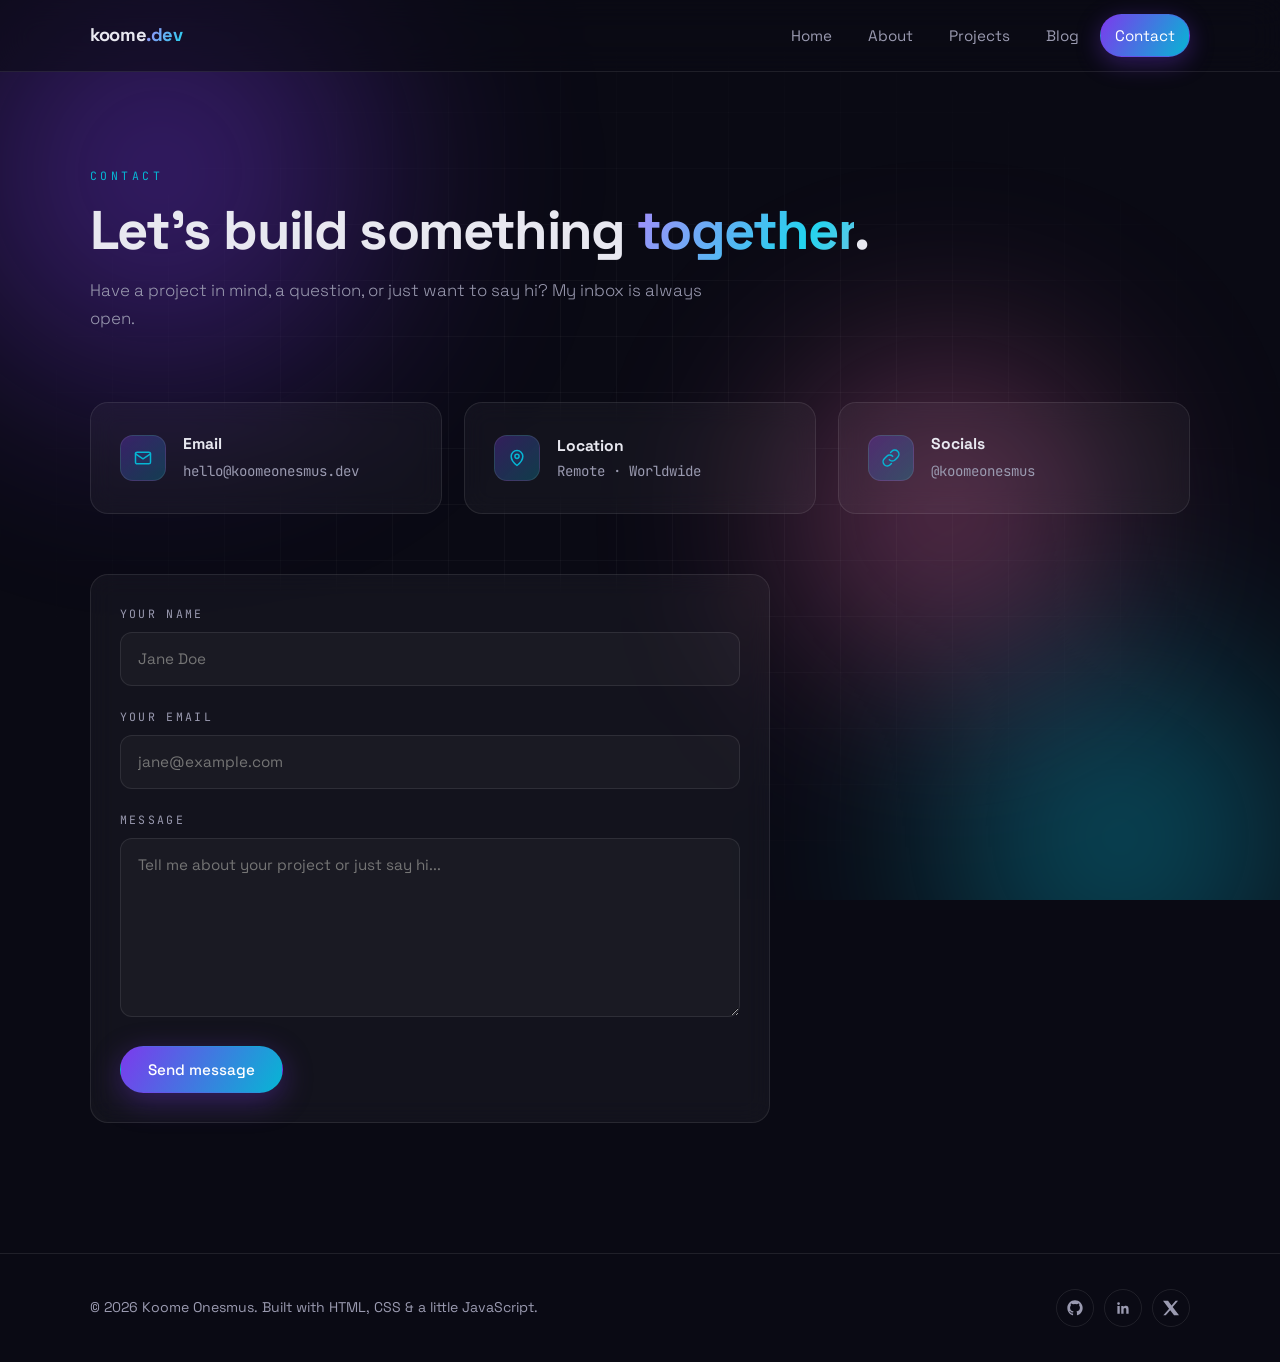
==== contact.html @ 8b4f364a "add portfolio site: home, about/cv, projects, blog, contact" ====
<!DOCTYPE html>
<html lang="en">
<head>
  <meta charset="UTF-8">
  <meta name="viewport" content="width=device-width, initial-scale=1.0">
  <title>Contact — Koome Onesmus</title>
  <meta name="description" content="Get in touch with Koome Onesmus.">
  <link rel="icon" href="data:image/svg+xml,<svg xmlns='http://www.w3.org/2000/svg' viewBox='0 0 100 100'><defs><linearGradient id='g' x1='0' y1='0' x2='1' y2='1'><stop offset='0' stop-color='%237c3aed'/><stop offset='1' stop-color='%2306b6d4'/></linearGradient></defs><rect width='100' height='100' rx='22' fill='url(%23g)'/><text x='50' y='68' font-size='52' font-family='monospace' font-weight='bold' text-anchor='middle' fill='white'>K</text></svg>">
  <link rel="preconnect" href="https://fonts.googleapis.com">
  <link rel="preconnect" href="https://fonts.gstatic.com" crossorigin>
  <link href="https://fonts.googleapis.com/css2?family=Space+Grotesk:wght@300;500;700&family=JetBrains+Mono:wght@400;700&display=swap" rel="stylesheet">
  <link rel="stylesheet" href="css/style.css">
</head>
<body>

  <div class="scroll-progress" id="scrollProgress"></div>

  <div class="bg-decor">
    <div class="blob b1"></div>
    <div class="blob b2"></div>
    <div class="blob b3"></div>
    <div class="grid-overlay"></div>
  </div>

  <header class="site-nav">
    <div class="nav-inner">
      <a href="index.html" class="logo">koome<span>.dev</span></a>
      <nav class="nav-links" id="navLinks">
        <a href="index.html">Home</a>
        <a href="about.html">About</a>
        <a href="projects.html">Projects</a>
        <a href="blog.html">Blog</a>
        <a href="contact.html" class="nav-cta">Contact</a>
      </nav>
      <button class="nav-toggle" id="navToggle" aria-label="Toggle menu">
        <span></span><span></span><span></span>
      </button>
    </div>
  </header>

  <main>

    <section class="page-hero">
      <div class="container">
        <span class="kicker">Contact</span>
        <h1>Let's build something <span class="gradient-text">together</span>.</h1>
        <p>Have a project in mind, a question, or just want to say hi? My inbox is always open.</p>
      </div>
    </section>

    <section class="section" style="padding-top: 40px;">
      <div class="container">

        <!-- EDIT: swap in your real email, location and social handles -->
        <div class="contact-grid">
          <div class="card contact-card reveal">
            <div class="icon">
              <svg viewBox="0 0 24 24" fill="none" stroke="currentColor" stroke-width="1.8" stroke-linecap="round" stroke-linejoin="round"><rect x="3" y="5" width="18" height="14" rx="2"/><path d="m3 7 9 6 9-6"/></svg>
            </div>
            <div>
              <h3>Email</h3>
              <a class="value" href="mailto:hello@koomeonesmus.dev">hello@koomeonesmus.dev</a>
            </div>
          </div>

          <div class="card contact-card reveal">
            <div class="icon">
              <svg viewBox="0 0 24 24" fill="none" stroke="currentColor" stroke-width="1.8" stroke-linecap="round" stroke-linejoin="round"><path d="M12 21s-7-5.1-7-11a7 7 0 0 1 14 0c0 5.9-7 11-7 11z"/><circle cx="12" cy="10" r="2.5"/></svg>
            </div>
            <div>
              <h3>Location</h3>
              <p class="value">Remote · Worldwide</p>
            </div>
          </div>

          <div class="card contact-card reveal">
            <div class="icon">
              <svg viewBox="0 0 24 24" fill="none" stroke="currentColor" stroke-width="1.8" stroke-linecap="round" stroke-linejoin="round"><path d="M10 14a5 5 0 0 0 7.07 0l3-3a5 5 0 0 0-7.07-7.07l-1.5 1.5"/><path d="M14 10a5 5 0 0 0-7.07 0l-3 3a5 5 0 0 0 7.07 7.07l1.5-1.5"/></svg>
            </div>
            <div>
              <h3>Socials</h3>
              <a class="value" href="#">@koomeonesmus</a>
            </div>
          </div>
        </div>

        <div class="card form-card reveal">
          <!-- EDIT: mailto opens the visitor's email app. For a real inbox, connect this form to
               https://formspree.io (free) and replace the action with your form URL. -->
          <form action="mailto:hello@koomeonesmus.dev" method="post" enctype="text/plain">
            <div class="field">
              <label for="name">Your name</label>
              <input type="text" id="name" name="name" placeholder="Jane Doe" required>
            </div>
            <div class="field">
              <label for="email">Your email</label>
              <input type="email" id="email" name="email" placeholder="jane@example.com" required>
            </div>
            <div class="field">
              <label for="message">Message</label>
              <textarea id="message" name="message" rows="6" placeholder="Tell me about your project or just say hi..." required></textarea>
            </div>
            <button type="submit" class="btn btn-primary">Send message</button>
          </form>
        </div>

      </div>
    </section>

  </main>

  <footer class="site-footer">
    <div class="container footer-inner">
      <p>© <span id="year">2026</span> Koome Onesmus. Built with HTML, CSS &amp; a little JavaScript.</p>
      <!-- EDIT: replace # with your real profile links -->
      <div class="socials">
        <a href="#" aria-label="GitHub"><svg viewBox="0 0 24 24"><path d="M12 .5C5.65.5.5 5.65.5 12c0 5.08 3.29 9.39 7.86 10.91.58.11.79-.25.79-.56 0-.27-.01-1.17-.02-2.12-3.2.7-3.87-1.36-3.87-1.36-.52-1.33-1.28-1.68-1.28-1.68-1.04-.71.08-.7.08-.7 1.15.08 1.76 1.19 1.76 1.19 1.03 1.75 2.69 1.25 3.34.95.1-.75.4-1.25.72-1.54-2.55-.29-5.23-1.28-5.23-5.68 0-1.26.45-2.28 1.19-3.09-.12-.29-.52-1.46.11-3.05 0 0 .97-.31 3.18 1.18a11 11 0 0 1 5.79 0c2.2-1.49 3.17-1.18 3.17-1.18.63 1.59.23 2.76.11 3.05.74.81 1.19 1.83 1.19 3.09 0 4.41-2.69 5.38-5.25 5.67.41.35.77 1.04.77 2.1 0 1.52-.01 2.74-.01 3.11 0 .3.2.67.8.55C20.21 21.39 23.5 17.08 23.5 12 23.5 5.65 18.35.5 12 .5z"/></svg></a>
        <a href="#" aria-label="LinkedIn"><svg viewBox="0 0 24 24"><path d="M20.45 20.45h-3.55v-5.57c0-1.33-.03-3.04-1.85-3.04-1.85 0-2.14 1.45-2.14 2.94v5.67H9.36V9h3.41v1.56h.05c.47-.9 1.63-1.85 3.36-1.85 3.59 0 4.25 2.36 4.25 5.43v6.31zM5.34 7.43a2.06 2.06 0 1 1 0-4.12 2.06 2.06 0 0 1 0 4.12zM7.12 20.45H3.56V9h3.56v11.45z"/></svg></a>
        <a href="#" aria-label="X (Twitter)"><svg viewBox="0 0 24 24"><path d="M18.9 1.15h3.68l-8.04 9.19L24 22.85h-7.41l-5.8-7.58-6.64 7.58H.47l8.6-9.83L0 1.15h7.59l5.24 6.93 6.07-6.93z"/></svg></a>
      </div>
    </div>
  </footer>

  <script src="js/main.js"></script>
</body>
</html>
---- css/style.css ----
/* ============================================================
   Koome Onesmus — Portfolio
   Dark & modern design system: aurora background, glass cards
   ============================================================ */

:root {
  --bg: #0a0a14;
  --bg-soft: #10101d;
  --surface: rgba(255, 255, 255, 0.04);
  --border: rgba(255, 255, 255, 0.09);
  --accent-1: #7c3aed;
  --accent-2: #06b6d4;
  --accent-3: #f472b6;
  --text: #e8e8f0;
  --muted: #9a9ab0;
  --nav-h: 72px;
  --radius: 18px;
  --font-body: 'Space Grotesk', sans-serif;
  --font-mono: 'JetBrains Mono', monospace;
}

* { margin: 0; padding: 0; box-sizing: border-box; }

html { scroll-behavior: smooth; }

body {
  background: var(--bg);
  color: var(--text);
  font-family: var(--font-body);
  line-height: 1.65;
  overflow-x: hidden;
  min-height: 100vh;
}

img { max-width: 100%; display: block; }
a { color: inherit; text-decoration: none; }
ul { list-style: none; }

.container { width: min(1100px, 92%); margin-inline: auto; }
.section { padding: 90px 0; }
.hidden { display: none !important; }

/* ---------- Background decorations ---------- */

.bg-decor {
  position: fixed;
  inset: 0;
  z-index: -1;
  overflow: hidden;
  pointer-events: none;
}

.blob {
  position: absolute;
  border-radius: 50%;
  filter: blur(90px);
  opacity: 0.5;
  animation: drift 20s ease-in-out infinite alternate;
}
.b1 {
  width: 55vmax; height: 55vmax;
  top: -20%; left: -15%;
  background: radial-gradient(circle, var(--accent-1), transparent 65%);
}
.b2 {
  width: 45vmax; height: 45vmax;
  bottom: -25%; right: -10%;
  background: radial-gradient(circle, var(--accent-2), transparent 65%);
  animation-delay: -6s;
  animation-duration: 24s;
}
.b3 {
  width: 38vmax; height: 38vmax;
  top: 30%; left: 55%;
  background: radial-gradient(circle, var(--accent-3), transparent 65%);
  animation-delay: -12s;
  animation-duration: 28s;
}

@keyframes drift {
  from { transform: translate(0, 0) scale(1) rotate(0deg); }
  to   { transform: translate(8vmax, -6vmax) scale(1.25) rotate(40deg); }
}

.grid-overlay {
  position: absolute;
  inset: 0;
  background-image:
    linear-gradient(rgba(255, 255, 255, 0.03) 1px, transparent 1px),
    linear-gradient(90deg, rgba(255, 255, 255, 0.03) 1px, transparent 1px);
  background-size: 56px 56px;
  mask-image: radial-gradient(ellipse at center, black 25%, transparent 75%);
  -webkit-mask-image: radial-gradient(ellipse at center, black 25%, transparent 75%);
}

/* ---------- Scroll progress bar ---------- */

.scroll-progress {
  position: fixed;
  top: 0; left: 0;
  height: 3px;
  width: 0%;
  background: linear-gradient(90deg, var(--accent-1), var(--accent-2), var(--accent-3));
  z-index: 1000;
}

/* ---------- Navigation ---------- */

.site-nav {
  position: fixed;
  top: 0; left: 0; right: 0;
  height: var(--nav-h);
  z-index: 900;
  background: rgba(10, 10, 20, 0.6);
  backdrop-filter: blur(16px);
  -webkit-backdrop-filter: blur(16px);
  border-bottom: 1px solid var(--border);
}

.nav-inner {
  height: 100%;
  display: flex;
  align-items: center;
  justify-content: space-between;
  width: min(1100px, 92%);
  margin-inline: auto;
}

.logo {
  font-weight: 700;
  font-size: 1.15rem;
  letter-spacing: -0.02em;
}
.logo span {
  background: linear-gradient(120deg, #a78bfa, #22d3ee);
  -webkit-background-clip: text;
  background-clip: text;
  color: transparent;
}

.nav-links { display: flex; gap: 6px; align-items: center; }

.nav-links a {
  padding: 8px 14px;
  border-radius: 999px;
  color: var(--muted);
  font-size: 0.95rem;
  transition: color 0.25s, background 0.25s, border-color 0.25s;
  border: 1px solid transparent;
}
.nav-links a:hover {
  color: var(--text);
  background: rgba(255, 255, 255, 0.06);
}
.nav-links a.active {
  color: var(--text);
  background: linear-gradient(120deg, rgba(124, 58, 237, 0.25), rgba(6, 182, 212, 0.25));
  border-color: rgba(124, 58, 237, 0.4);
}
.nav-links a.nav-cta {
  color: #fff;
  background: linear-gradient(120deg, var(--accent-1), var(--accent-2));
  box-shadow: 0 6px 24px rgba(124, 58, 237, 0.35);
}
.nav-links a.nav-cta:hover { transform: translateY(-1px); }

.nav-toggle {
  display: none;
  flex-direction: column;
  gap: 5px;
  background: none;
  border: none;
  cursor: pointer;
  padding: 8px;
}
.nav-toggle span {
  width: 22px;
  height: 2px;
  background: var(--text);
  border-radius: 2px;
  transition: transform 0.3s, opacity 0.3s;
}
.nav-toggle.open span:nth-child(1) { transform: translateY(7px) rotate(45deg); }
.nav-toggle.open span:nth-child(2) { opacity: 0; }
.nav-toggle.open span:nth-child(3) { transform: translateY(-7px) rotate(-45deg); }

/* ---------- Typography helpers ---------- */

.kicker {
  font-family: var(--font-mono);
  font-size: 0.72rem;
  letter-spacing: 0.3em;
  text-transform: uppercase;
  color: var(--accent-2);
}

.gradient-text {
  background: linear-gradient(120deg, #a78bfa, #22d3ee, #f9a8d4, #a78bfa);
  background-size: 250% auto;
  -webkit-background-clip: text;
  background-clip: text;
  color: transparent;
  animation: shine 6s linear infinite;
}

@keyframes shine {
  to { background-position: 250% center; }
}

.cursor {
  display: inline-block;
  width: 0.55ch;
  color: var(--accent-2);
  animation: blink 1s step-end infinite;
}

@keyframes blink { 50% { opacity: 0; } }

.section-head { margin-bottom: 48px; }
.section-head .kicker { display: inline-block; margin-bottom: 0.8rem; }
.section-head h2 {
  font-size: clamp(1.8rem, 4vw, 2.6rem);
  letter-spacing: -0.02em;
  line-height: 1.15;
}
.section-head p {
  color: var(--muted);
  max-width: 640px;
  margin-top: 0.6rem;
  font-weight: 300;
}
.section-head.row {
  display: flex;
  align-items: flex-end;
  justify-content: space-between;
  gap: 1rem;
  flex-wrap: wrap;
}
.view-all {
  font-family: var(--font-mono);
  font-size: 0.85rem;
  color: var(--accent-2);
  transition: color 0.25s;
}
.view-all:hover { color: var(--text); }

/* ---------- Buttons ---------- */

.btn {
  display: inline-flex;
  align-items: center;
  gap: 0.5rem;
  padding: 0.8rem 1.7rem;
  border-radius: 999px;
  font-family: var(--font-body);
  font-weight: 500;
  font-size: 0.95rem;
  border: 1px solid transparent;
  cursor: pointer;
  transition: transform 0.25s, box-shadow 0.25s, border-color 0.25s;
}
.btn-primary {
  background: linear-gradient(120deg, var(--accent-1), var(--accent-2));
  color: #fff;
  box-shadow: 0 8px 30px rgba(124, 58, 237, 0.35);
}
.btn-primary:hover {
  transform: translateY(-2px);
  box-shadow: 0 12px 40px rgba(6, 182, 212, 0.4);
}
.btn-ghost {
  border-color: var(--border);
  color: var(--text);
  background: var(--surface);
}
.btn-ghost:hover {
  border-color: rgba(124, 58, 237, 0.5);
  transform: translateY(-2px);
}

/* ---------- Cards & grids ---------- */

.card {
  background: var(--surface);
  border: 1px solid var(--border);
  border-radius: var(--radius);
  padding: 1.8rem;
  backdrop-filter: blur(12px);
  -webkit-backdrop-filter: blur(12px);
  transition: transform 0.35s, border-color 0.35s, box-shadow 0.35s;
}
.card:hover {
  transform: translateY(-6px);
  border-color: rgba(124, 58, 237, 0.45);
  box-shadow: 0 20px 60px rgba(0, 0, 0, 0.45);
}

.card-grid {
  display: grid;
  grid-template-columns: repeat(auto-fit, minmax(280px, 1fr));
  gap: 22px;
}

.chip {
  font-family: var(--font-mono);
  font-size: 0.7rem;
  padding: 4px 11px;
  border-radius: 999px;
  border: 1px solid var(--border);
  color: var(--muted);
  white-space: nowrap;
}

/* ---------- Hero (home) ---------- */

.hero {
  min-height: 100vh;
  display: flex;
  align-items: center;
  padding-top: calc(var(--nav-h) + 20px);
  position: relative;
}

.hero-badge {
  display: inline-block;
  font-family: var(--font-mono);
  font-size: 0.72rem;
  letter-spacing: 0.25em;
  text-transform: uppercase;
  color: var(--accent-2);
  border: 1px solid rgba(6, 182, 212, 0.35);
  border-radius: 999px;
  padding: 0.45rem 1.2rem;
  margin-bottom: 1.6rem;
}

.hero h1 {
  font-size: clamp(2.6rem, 7vw, 4.6rem);
  line-height: 1.06;
  letter-spacing: -0.03em;
  font-weight: 700;
}

.type-line {
  font-size: clamp(1.4rem, 3.5vw, 2.1rem);
  font-weight: 500;
  margin-top: 0.6rem;
  min-height: 1.4em;
}

.hero .lead {
  color: var(--muted);
  font-size: clamp(1.05rem, 2vw, 1.25rem);
  font-weight: 300;
  max-width: 580px;
  margin-top: 1.2rem;
}

.hero-cta {
  display: flex;
  gap: 14px;
  margin-top: 2.2rem;
  flex-wrap: wrap;
}

.hero-stats {
  display: flex;
  gap: 2.8rem;
  margin-top: 3.4rem;
  flex-wrap: wrap;
}
.stat b {
  display: block;
  font-size: 1.7rem;
  letter-spacing: -0.02em;
  background: linear-gradient(120deg, #a78bfa, #22d3ee);
  -webkit-background-clip: text;
  background-clip: text;
  color: transparent;
}
.stat span {
  color: var(--muted);
  font-size: 0.85rem;
}

/* ---------- Page hero (subpages) ---------- */

.page-hero {
  padding: calc(var(--nav-h) + 90px) 0 30px;
}
.page-hero h1 {
  font-size: clamp(2.2rem, 5.5vw, 3.4rem);
  letter-spacing: -0.03em;
  line-height: 1.1;
  margin-top: 0.8rem;
}
.page-hero p {
  color: var(--muted);
  font-weight: 300;
  max-width: 620px;
  margin-top: 1rem;
  font-size: 1.05rem;
}

/* ---------- Project cards ---------- */

.project-thumb {
  height: 150px;
  border-radius: 12px;
  border: 1px solid var(--border);
  display: flex;
  align-items: center;
  justify-content: center;
  font-family: var(--font-mono);
  font-size: 2.6rem;
  font-weight: 700;
  color: rgba(255, 255, 255, 0.92);
  margin-bottom: 1.3rem;
}
.t1 { background: linear-gradient(135deg, rgba(124, 58, 237, 0.35), rgba(6, 182, 212, 0.25)); }
.t2 { background: linear-gradient(135deg, rgba(6, 182, 212, 0.35), rgba(244, 114, 182, 0.25)); }
.t3 { background: linear-gradient(135deg, rgba(244, 114, 182, 0.35), rgba(124, 58, 237, 0.25)); }
.t4 { background: linear-gradient(135deg, rgba(34, 211, 238, 0.3), rgba(124, 58, 237, 0.3)); }
.t5 { background: linear-gradient(135deg, rgba(167, 139, 250, 0.35), rgba(6, 182, 212, 0.25)); }
.t6 { background: linear-gradient(135deg, rgba(249, 168, 212, 0.3), rgba(34, 211, 238, 0.25)); }

.project-card h3 { font-size: 1.2rem; letter-spacing: -0.01em; }
.project-card p {
  color: var(--muted);
  font-size: 0.93rem;
  font-weight: 300;
  margin: 0.6rem 0 1.1rem;
}
.chip-row {
  display: flex;
  flex-wrap: wrap;
  gap: 8px;
}
.project-links {
  display: flex;
  gap: 1.2rem;
  margin-top: 1.2rem;
}
.project-links a {
  font-family: var(--font-mono);
  font-size: 0.8rem;
  color: var(--accent-2);
  transition: color 0.25s;
}
.project-links a:hover { color: var(--text); }

.filters {
  display: flex;
  gap: 10px;
  flex-wrap: wrap;
  margin-bottom: 40px;
}
.filter-btn {
  font-family: var(--font-mono);
  font-size: 0.78rem;
  padding: 8px 18px;
  border-radius: 999px;
  border: 1px solid var(--border);
  background: var(--surface);
  color: var(--muted);
  cursor: pointer;
  transition: color 0.25s, border-color 0.25s, background 0.25s;
}
.filter-btn:hover { color: var(--text); }
.filter-btn.active {
  color: #fff;
  border-color: transparent;
  background: linear-gradient(120deg, var(--accent-1), var(--accent-2));
}

/* ---------- Blog ---------- */

.post-meta {
  display: flex;
  align-items: center;
  gap: 0.8rem;
  font-family: var(--font-mono);
  font-size: 0.72rem;
  color: var(--muted);
  margin-bottom: 0.8rem;
}
.post-meta .dot { color: var(--accent-3); }

.post-card h3 { font-size: 1.25rem; letter-spacing: -0.01em; line-height: 1.3; }
.post-card p {
  color: var(--muted);
  font-size: 0.93rem;
  font-weight: 300;
  margin: 0.6rem 0 1.1rem;
}
.post-card .read-more {
  font-family: var(--font-mono);
  font-size: 0.8rem;
  color: var(--accent-2);
}

.featured-post { padding: 2.4rem; margin-bottom: 22px; }
.featured-post h3 { font-size: clamp(1.4rem, 3vw, 1.8rem); letter-spacing: -0.02em; }

.subscribe {
  margin-top: 60px;
  text-align: center;
  padding: 2.8rem 2rem;
  background: linear-gradient(120deg, rgba(124, 58, 237, 0.12), rgba(6, 182, 212, 0.12));
}
.subscribe h3 { font-size: 1.4rem; letter-spacing: -0.01em; }
.subscribe p { color: var(--muted); font-size: 0.92rem; margin: 0.5rem 0 1.4rem; }
.subscribe form {
  display: flex;
  gap: 10px;
  justify-content: center;
  flex-wrap: wrap;
}
.subscribe input {
  min-width: 260px;
  background: rgba(10, 10, 20, 0.6);
  border: 1px solid var(--border);
  border-radius: 999px;
  padding: 0.8rem 1.3rem;
  color: var(--text);
  font: inherit;
  font-size: 0.92rem;
  outline: none;
  transition: border-color 0.25s;
}
.subscribe input:focus { border-color: var(--accent-2); }

/* ---------- About / CV ---------- */

.about-grid {
  display: grid;
  grid-template-columns: 1.2fr 0.8fr;
  gap: 40px;
  align-items: start;
}
.about-bio p {
  color: var(--muted);
  font-weight: 300;
  margin-bottom: 1.2rem;
  font-size: 1.02rem;
}
.about-bio p strong { color: var(--text); font-weight: 500; }

.facts li {
  display: flex;
  justify-content: space-between;
  gap: 1rem;
  padding: 0.75rem 0;
  border-bottom: 1px solid rgba(255, 255, 255, 0.06);
  font-size: 0.92rem;
}
.facts li:last-child { border-bottom: none; }
.facts .label {
  font-family: var(--font-mono);
  font-size: 0.75rem;
  color: var(--muted);
  text-transform: uppercase;
  letter-spacing: 0.08em;
}
.facts .value { text-align: right; }
.facts .status {
  color: #34d399;
  font-family: var(--font-mono);
  font-size: 0.8rem;
}

.skill-group { margin-bottom: 2.2rem; }
.skill-group:last-child { margin-bottom: 0; }
.skill-group h3 {
  font-family: var(--font-mono);
  font-size: 0.75rem;
  font-weight: 400;
  text-transform: uppercase;
  letter-spacing: 0.25em;
  color: var(--accent-2);
  margin-bottom: 1rem;
}
.chip-lg {
  font-size: 0.85rem;
  padding: 0.45rem 1.05rem;
  transition: border-color 0.25s, color 0.25s, transform 0.25s;
}
.chip-lg:hover {
  border-color: rgba(124, 58, 237, 0.5);
  color: var(--text);
  transform: translateY(-2px);
}

.timeline {
  position: relative;
  border-left: 1px solid var(--border);
  padding-left: 30px;
  margin-left: 6px;
}
.timeline-item {
  position: relative;
  padding-bottom: 2.4rem;
}
.timeline-item:last-child { padding-bottom: 0; }
.timeline-item::before {
  content: '';
  position: absolute;
  left: -36.5px;
  top: 7px;
  width: 12px;
  height: 12px;
  border-radius: 50%;
  background: linear-gradient(120deg, var(--accent-1), var(--accent-2));
  box-shadow: 0 0 14px rgba(124, 58, 237, 0.9);
}
.timeline-item time {
  font-family: var(--font-mono);
  font-size: 0.75rem;
  color: var(--accent-2);
}
.timeline-item h3 {
  font-size: 1.15rem;
  margin-top: 0.3rem;
  letter-spacing: -0.01em;
}
.timeline-item .place { color: var(--muted); font-size: 0.9rem; }
.timeline-item ul {
  margin-top: 0.6rem;
  list-style: disc;
  padding-left: 1.2rem;
  color: var(--muted);
  font-size: 0.93rem;
  font-weight: 300;
}
.timeline-item ul li { margin-bottom: 0.3rem; }

.edu-grid {
  display: grid;
  grid-template-columns: repeat(auto-fit, minmax(260px, 1fr));
  gap: 22px;
}
.edu-card time {
  font-family: var(--font-mono);
  font-size: 0.75rem;
  color: var(--accent-2);
}
.edu-card h3 { font-size: 1.1rem; margin-top: 0.4rem; }
.edu-card p { color: var(--muted); font-size: 0.9rem; font-weight: 300; margin-top: 0.3rem; }

/* ---------- Contact ---------- */

.contact-grid {
  display: grid;
  grid-template-columns: repeat(auto-fit, minmax(240px, 1fr));
  gap: 22px;
  margin-bottom: 60px;
}
.contact-card {
  display: flex;
  align-items: center;
  gap: 1.1rem;
}
.contact-card .icon {
  flex: 0 0 46px;
  width: 46px;
  height: 46px;
  border-radius: 13px;
  display: flex;
  align-items: center;
  justify-content: center;
  background: linear-gradient(135deg, rgba(124, 58, 237, 0.3), rgba(6, 182, 212, 0.25));
  border: 1px solid var(--border);
  color: var(--accent-2);
}
.contact-card .icon svg { width: 20px; height: 20px; }
.contact-card h3 { font-size: 0.98rem; }
.contact-card p, .contact-card a.value {
  color: var(--muted);
  font-size: 0.88rem;
  font-family: var(--font-mono);
}
.contact-card a.value:hover { color: var(--accent-2); }

.form-card { max-width: 680px; }
.field { margin-bottom: 1.3rem; }
.field label {
  display: block;
  font-family: var(--font-mono);
  font-size: 0.72rem;
  text-transform: uppercase;
  letter-spacing: 0.2em;
  color: var(--muted);
  margin-bottom: 0.55rem;
}
.field input,
.field textarea {
  width: 100%;
  background: rgba(255, 255, 255, 0.03);
  border: 1px solid var(--border);
  border-radius: 12px;
  padding: 0.85rem 1.05rem;
  color: var(--text);
  font: inherit;
  font-size: 0.95rem;
  outline: none;
  transition: border-color 0.25s, box-shadow 0.25s;
  resize: vertical;
}
.field input:focus,
.field textarea:focus {
  border-color: var(--accent-2);
  box-shadow: 0 0 0 3px rgba(6, 182, 212, 0.12);
}

/* ---------- CTA band & footer ---------- */

.cta-card {
  text-align: center;
  padding: 3.2rem 2rem;
  border-radius: 24px;
  background: linear-gradient(120deg, rgba(124, 58, 237, 0.14), rgba(6, 182, 212, 0.14));
}
.cta-card h2 {
  font-size: clamp(1.6rem, 3.5vw, 2.2rem);
  letter-spacing: -0.02em;
}
.cta-card p {
  color: var(--muted);
  max-width: 480px;
  margin: 0.7rem auto 1.8rem;
  font-weight: 300;
}

.site-footer {
  border-top: 1px solid var(--border);
  padding: 2.2rem 0;
  margin-top: 40px;
}
.footer-inner {
  display: flex;
  align-items: center;
  justify-content: space-between;
  gap: 1rem;
  flex-wrap: wrap;
  color: var(--muted);
  font-size: 0.88rem;
}
.socials { display: flex; gap: 10px; }
.socials a {
  width: 38px;
  height: 38px;
  border-radius: 50%;
  border: 1px solid var(--border);
  display: flex;
  align-items: center;
  justify-content: center;
  color: var(--muted);
  transition: color 0.25s, border-color 0.25s, transform 0.25s;
}
.socials a:hover {
  color: var(--text);
  border-color: var(--accent-2);
  transform: translateY(-2px);
}
.socials svg { width: 16px; height: 16px; fill: currentColor; }

/* ---------- Reveal on scroll ---------- */

.reveal {
  opacity: 0;
  transform: translateY(26px);
  transition: opacity 0.7s ease, transform 0.7s cubic-bezier(0.22, 1, 0.36, 1);
}
.reveal.visible {
  opacity: 1;
  transform: none;
}

@media (prefers-reduced-motion: reduce) {
  .reveal { opacity: 1; transform: none; transition: none; }
  .blob, .gradient-text, .cursor { animation: none; }
  html { scroll-behavior: auto; }
}

/* ---------- Responsive ---------- */

@media (max-width: 860px) {
  .about-grid { grid-template-columns: 1fr; }
}

@media (max-width: 760px) {
  .section { padding: 70px 0; }

  .nav-toggle { display: flex; }

  .nav-links {
    position: fixed;
    top: var(--nav-h);
    left: 0;
    right: 0;
    flex-direction: column;
    align-items: stretch;
    gap: 4px;
    padding: 1rem 4%;
    background: rgba(10, 10, 20, 0.95);
    backdrop-filter: blur(20px);
    -webkit-backdrop-filter: blur(20px);
    border-bottom: 1px solid var(--border);
    transform: translateY(-130%);
    transition: transform 0.35s ease;
    z-index: 890;
  }
  .nav-links.open { transform: none; }
  .nav-links a { text-align: center; padding: 12px; }
  .nav-links a.nav-cta { margin-top: 6px; }

  .hero { min-height: auto; padding-bottom: 80px; }
  .hero-stats { gap: 1.8rem; }

  .footer-inner { justify-content: center; text-align: center; }
}
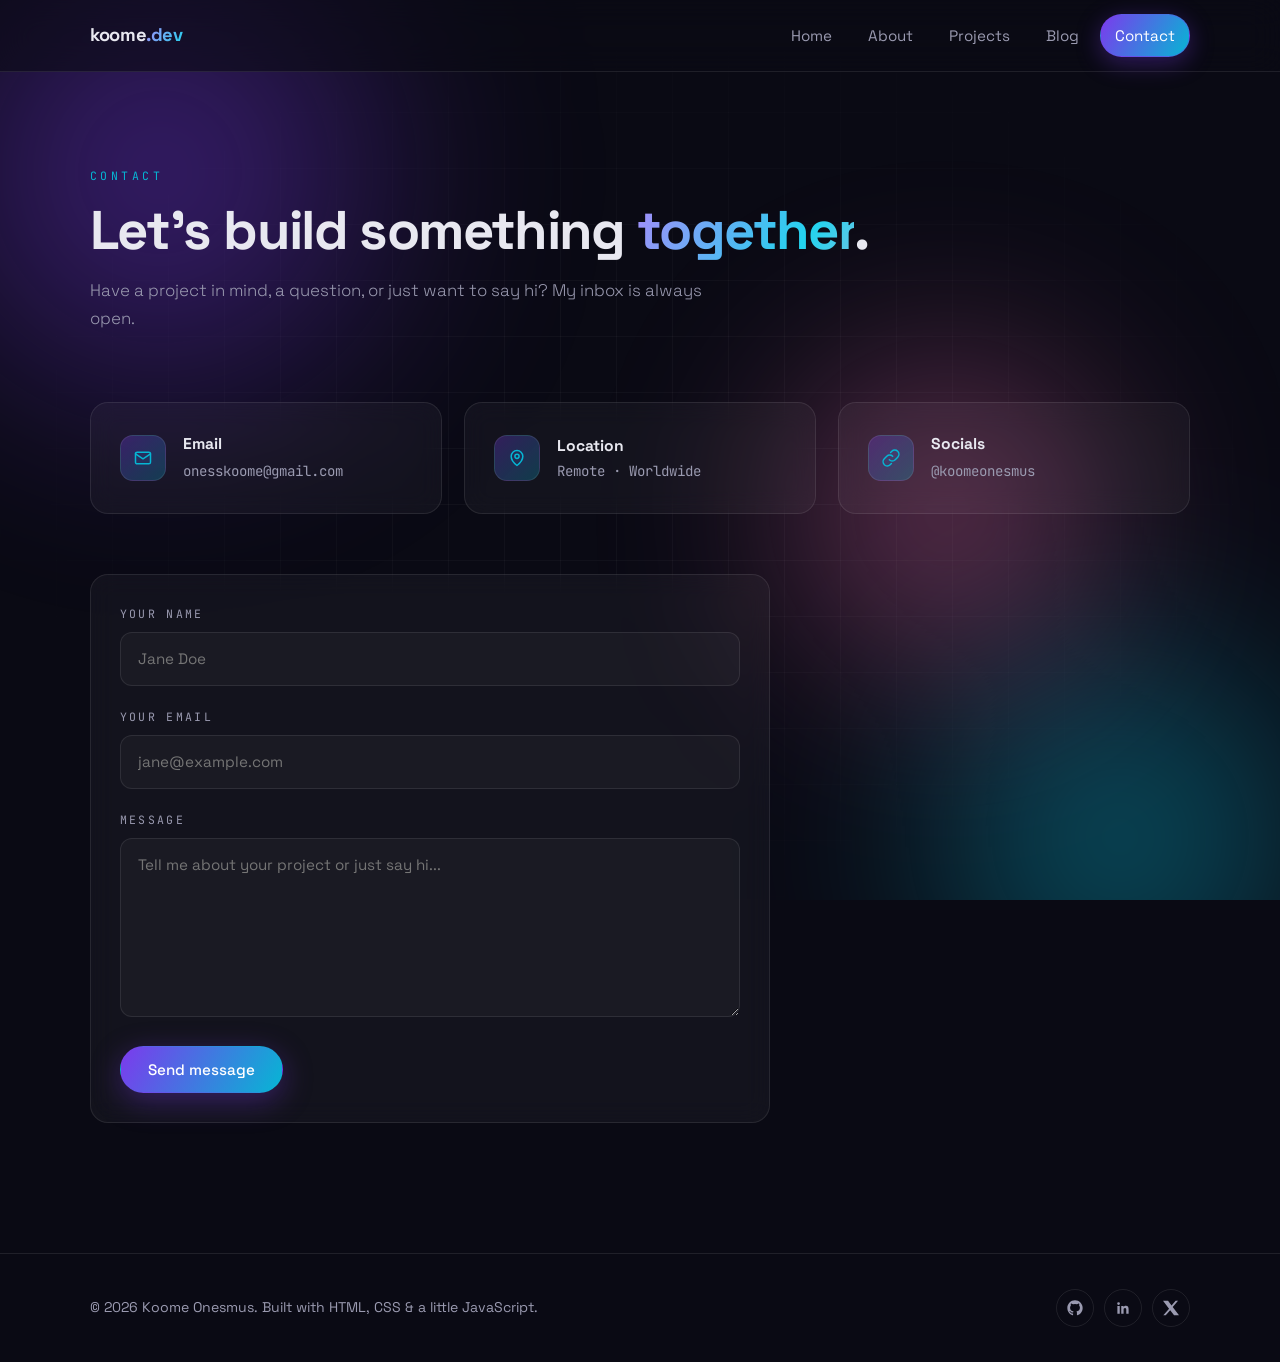
==== commit 7152b943: "update contact email to onesskoome@gmail.com" ====
--- a/contact.html
+++ b/contact.html
@@ -59,7 +59,7 @@
             </div>
             <div>
               <h3>Email</h3>
-              <a class="value" href="mailto:hello@koomeonesmus.dev">hello@koomeonesmus.dev</a>
+              <a class="value" href="mailto:onesskoome@gmail.com">onesskoome@gmail.com</a>
             </div>
           </div>
 
@@ -87,7 +87,7 @@
         <div class="card form-card reveal">
           <!-- EDIT: mailto opens the visitor's email app. For a real inbox, connect this form to
                https://formspree.io (free) and replace the action with your form URL. -->
-          <form action="mailto:hello@koomeonesmus.dev" method="post" enctype="text/plain">
+          <form action="mailto:onesskoome@gmail.com" method="post" enctype="text/plain">
             <div class="field">
               <label for="name">Your name</label>
               <input type="text" id="name" name="name" placeholder="Jane Doe" required>
